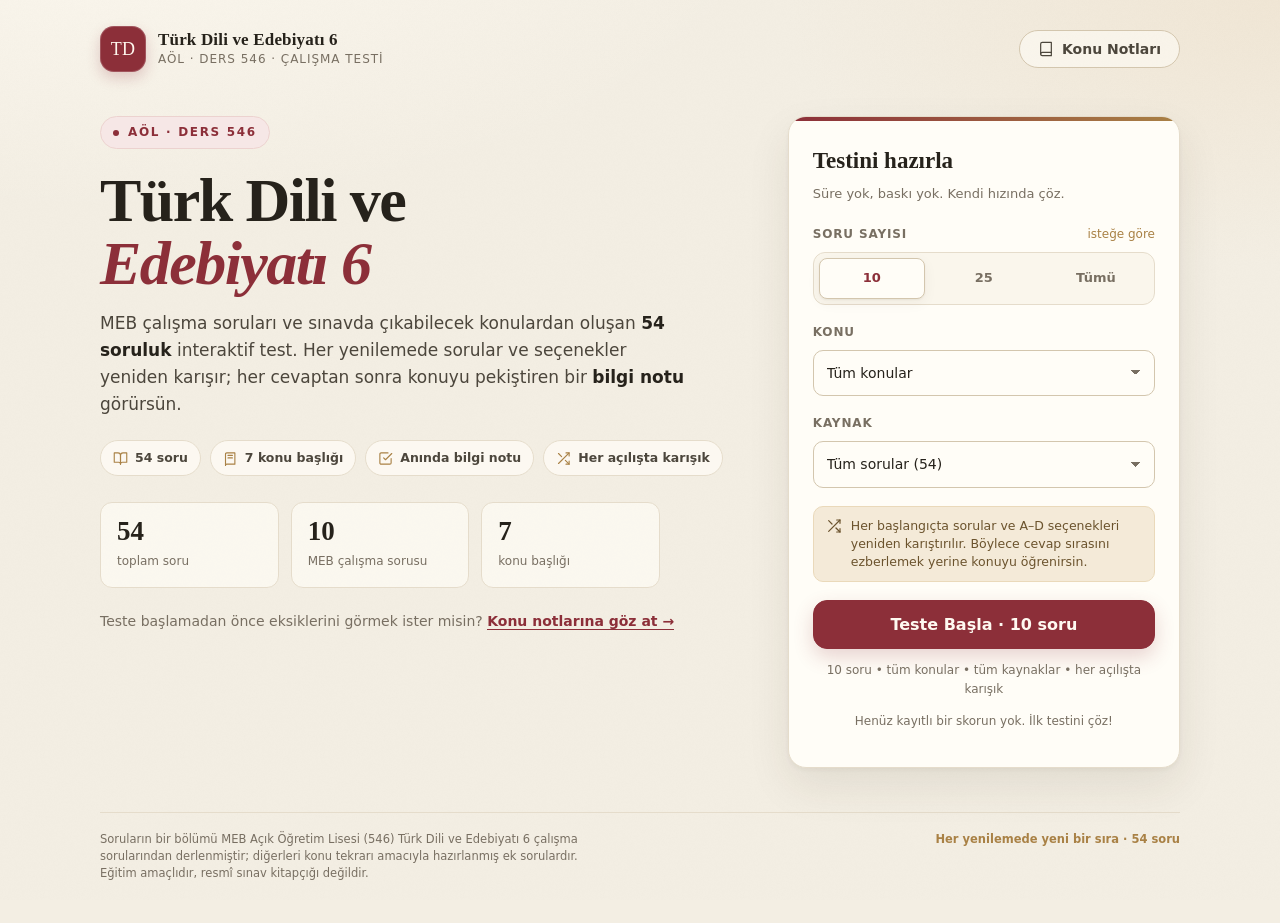
==== tde/index.html @ 42e500b7 "Add files via upload" ====
<!DOCTYPE html>
<html lang="tr">
<head>
  <meta charset="UTF-8">
  <meta name="viewport" content="width=device-width, initial-scale=1.0">
  <meta name="description" content="AÖL Türk Dili ve Edebiyatı 6 için MEB çalışma soruları ve konu tekrar sorularından oluşan, her açılışta karışan interaktif test.">
  <title>AÖL Türk Dili ve Edebiyatı 6 — Çalışma Testi</title>
  <link rel="icon" href="data:image/svg+xml,%3Csvg xmlns='http://www.w3.org/2000/svg' viewBox='0 0 64 64'%3E%3Crect width='64' height='64' rx='16' fill='%238c2f39'/%3E%3Ctext x='32' y='42' font-family='Georgia,serif' font-size='26' fill='%23fff8ef' text-anchor='middle'%3ETD%3C/text%3E%3C/svg%3E">
  <link rel="stylesheet" href="styles.css">
</head>
<body>
  <div class="shell">
    <header class="site-header">
      <div class="brand">
        <div class="brand-mark">TD</div>
        <div class="brand-text">
          <strong>Türk Dili ve Edebiyatı 6</strong>
          <span>AÖL · Ders 546 · Çalışma Testi</span>
        </div>
      </div>
      <div class="header-actions">
        <button class="btn btn-ghost" id="notesBtn" type="button" aria-label="Konu Notları" title="Konu Notları">
          <svg width="16" height="16" viewBox="0 0 24 24" fill="none" stroke="currentColor" stroke-width="1.8" stroke-linecap="round" stroke-linejoin="round" aria-hidden="true"><path d="M4 19.5A2.5 2.5 0 0 1 6.5 17H20"/><path d="M6.5 2H20v20H6.5A2.5 2.5 0 0 1 4 19.5v-15A2.5 2.5 0 0 1 6.5 2z"/></svg>
          <span class="btn-label">Konu Notları</span>
          <span class="btn-label-short">Notlar</span>
        </button>
      </div>
    </header>

    <main>
      <!-- ==================== BAŞLANGIÇ ==================== -->
      <section class="screen active" id="screen-start">
        <div class="hero">
          <div>
            <span class="eyebrow">AÖL · Ders 546</span>
            <h1 class="display">Türk Dili ve<br><em>Edebiyatı 6</em></h1>
            <p class="lead">
              MEB çalışma soruları ve sınavda çıkabilecek konulardan oluşan
              <strong>54 soruluk</strong> interaktif test. Her yenilemede sorular ve seçenekler
              yeniden karışır; her cevaptan sonra konuyu pekiştiren bir <strong>bilgi notu</strong> görürsün.
            </p>

            <div class="feature-row">
              <span class="chip">
                <svg viewBox="0 0 24 24" fill="none" stroke="currentColor" stroke-width="1.8" stroke-linecap="round" stroke-linejoin="round" aria-hidden="true"><path d="M2 3h6a4 4 0 0 1 4 4v14a3 3 0 0 0-3-3H2z"/><path d="M22 3h-6a4 4 0 0 0-4 4v14a3 3 0 0 1 3-3h7z"/></svg>
                54 soru
              </span>
              <span class="chip">
                <svg viewBox="0 0 24 24" fill="none" stroke="currentColor" stroke-width="1.8" stroke-linecap="round" stroke-linejoin="round" aria-hidden="true"><path d="M4 19.5V5a2 2 0 0 1 2-2h13v18H6a2 2 0 0 0-2 2z"/><path d="M8 7h7"/><path d="M8 11h7"/></svg>
                7 konu başlığı
              </span>
              <span class="chip">
                <svg viewBox="0 0 24 24" fill="none" stroke="currentColor" stroke-width="1.8" stroke-linecap="round" stroke-linejoin="round" aria-hidden="true"><path d="m9 11 3 3L22 4"/><path d="M21 12v7a2 2 0 0 1-2 2H5a2 2 0 0 1-2-2V5a2 2 0 0 1 2-2h11"/></svg>
                Anında bilgi notu
              </span>
              <span class="chip">
                <svg viewBox="0 0 24 24" fill="none" stroke="currentColor" stroke-width="1.8" stroke-linecap="round" stroke-linejoin="round" aria-hidden="true"><path d="M16 3h5v5"/><path d="M4 20 21 3"/><path d="M21 16v5h-5"/><path d="m15 15 6 6"/><path d="M4 4l5 5"/></svg>
                Her açılışta karışık
              </span>
            </div>

            <div class="hero-stats">
              <div class="stat"><b>54</b><span>toplam soru</span></div>
              <div class="stat"><b>10</b><span>MEB çalışma sorusu</span></div>
              <div class="stat"><b>7</b><span>konu başlığı</span></div>
            </div>

            <p style="margin:22px 0 0;font-size:14px;color:var(--muted);">
              Teste başlamadan önce eksiklerini görmek ister misin?
              <a href="#" id="notesFromStart" style="font-weight:700;text-decoration:none;border-bottom:1px solid currentColor;">Konu notlarına göz at →</a>
            </p>
          </div>

          <aside class="setup-card" aria-labelledby="setupTitle">
            <h2 id="setupTitle">Testini hazırla</h2>
            <p class="sub">Süre yok, baskı yok. Kendi hızında çöz.</p>

            <div class="field">
              <div class="field-label"><span>Soru sayısı</span><span class="hint">isteğe göre</span></div>
              <div class="seg" role="group" aria-label="Soru sayısı">
                <button type="button" class="seg-btn active" data-mode="10">10</button>
                <button type="button" class="seg-btn" data-mode="25">25</button>
                <button type="button" class="seg-btn" data-mode="all">Tümü</button>
              </div>
            </div>

            <div class="field">
              <label class="field-label" for="topicSelect"><span>Konu</span></label>
              <select id="topicSelect">
                <option value="all">Tüm konular</option>
              </select>
            </div>

            <div class="field">
              <label class="field-label" for="sourceSelect"><span>Kaynak</span></label>
              <select id="sourceSelect">
                <option value="all">Tüm sorular (54)</option>
                <option value="official">MEB çalışma soruları (10)</option>
                <option value="extra">Ek / muhtemel sorular (44)</option>
              </select>
            </div>

            <div class="shuffle-note">
              <svg viewBox="0 0 24 24" fill="none" stroke="currentColor" stroke-width="1.8" stroke-linecap="round" stroke-linejoin="round" aria-hidden="true"><path d="M16 3h5v5"/><path d="M4 20 21 3"/><path d="M21 16v5h-5"/><path d="m15 15 6 6"/><path d="M4 4l5 5"/></svg>
              <span>Her başlangıçta sorular ve A–D seçenekleri yeniden karıştırılır. Böylece cevap sırasını ezberlemek yerine konuyu öğrenirsin.</span>
            </div>

            <button class="btn btn-primary btn-lg btn-block" id="startBtn" type="button">Teste Başla · 10 soru</button>
            <p class="best-score" id="startHint">10 soru • tüm konular • karışık</p>
            <p class="best-score" id="bestScore">Henüz kayıtlı bir skorun yok. İlk testini çöz!</p>
          </aside>
        </div>
      </section>

      <!-- ==================== TEST ==================== -->
      <section class="screen" id="screen-quiz">
        <div class="quiz-wrap">
          <div class="quiz-top">
            <span class="quiz-progress-text">Soru <strong id="qCurrent">1</strong> / <span id="qTotal">10</span></span>
            <div class="progress-track" aria-hidden="true"><div class="progress-fill" id="progressFill"></div></div>
            <span class="score-live">
              <svg width="13" height="13" viewBox="0 0 24 24" fill="none" stroke="currentColor" stroke-width="2.2" stroke-linecap="round" stroke-linejoin="round" aria-hidden="true"><path d="m9 11 3 3L22 4"/><path d="M21 12v7a2 2 0 0 1-2 2H5a2 2 0 0 1-2-2V5a2 2 0 0 1 2-2h11"/></svg>
              <span id="liveScore">0</span> doğru
            </span>
            <button class="btn btn-ghost" id="quitBtn" type="button" style="padding:8px 13px;font-size:13px;">Çık</button>
          </div>

          <div class="quiz-card">
            <div class="question-meta" id="questionMeta"></div>
            <div class="question-text" id="questionBody"></div>
            <div class="options" id="options" role="group" aria-label="Cevap seçenekleri"></div>
            <div id="feedback" aria-live="polite"></div>
            <div class="quiz-footer">
              <span class="left-note" id="quizHint">Klavye: 1-4 ile seç, Enter ile ilerle</span>
              <button class="btn btn-primary" id="nextBtn" type="button" hidden>Sonraki Soru</button>
            </div>
          </div>
        </div>
      </section>

      <!-- ==================== SONUÇ ==================== -->
      <section class="screen" id="screen-result">
        <div class="result-wrap">
          <div class="result-hero">
            <div class="score-ring" id="scoreRing">
              <div class="score-ring-inner">
                <b id="resultPct">0%</b>
                <span id="resultFraction">0 / 0</span>
              </div>
            </div>
            <div class="result-copy">
              <h2 id="resultTitle">Sonuç</h2>
              <p id="resultMsg"></p>
              <div class="result-stats" id="resultStats"></div>
              <div class="result-actions">
                <button class="btn btn-primary" id="retryBtn" type="button">Yeniden Çöz</button>
                <button class="btn btn-gold" id="reviewWrongBtn" type="button">Yanlışları Çöz</button>
                <button class="btn btn-ghost" id="homeBtn" type="button">Ana Sayfa</button>
              </div>
              <p class="best-score" id="resultBest"></p>
            </div>
          </div>

          <div class="section-card">
            <h3>Konu karnesi</h3>
            <p class="section-sub">Hangi başlıkta güçlü, hangisinde tekrar gerekiyor?</p>
            <div id="topicBreakdown"></div>
          </div>

          <div class="section-card">
            <h3>Yanlışlarını gözden geçir</h3>
            <p class="section-sub">Soruya tıklayarak doğru cevabı ve bilgi notunu açabilirsin.</p>
            <div class="review-list" id="reviewList"></div>
          </div>
        </div>
      </section>

      <!-- ==================== KONU NOTLARI ==================== -->
      <section class="screen" id="screen-notes">
        <div class="notes-head">
          <div>
            <span class="eyebrow">Hızlı tekrar</span>
            <h2>Konu notları</h2>
            <p>Sınavda işine yarayacak temel bilgiler, kısa hatırlatmalar ve sık karıştırılan noktalar.</p>
          </div>
          <button class="btn btn-ghost" id="notesBackBtn" type="button">← Geri dön</button>
        </div>

        <div class="accordion">
          <div class="acc-item open">
            <button class="acc-head" type="button" aria-expanded="true">
              <span class="acc-icon">
                <svg viewBox="0 0 24 24" fill="none" stroke="currentColor" stroke-width="1.7" stroke-linecap="round" stroke-linejoin="round" aria-hidden="true"><path d="M2 3h6a4 4 0 0 1 4 4v14a3 3 0 0 0-3-3H2z"/><path d="M22 3h-6a4 4 0 0 0-4 4v14a3 3 0 0 1 3-3h7z"/></svg>
              </span>
              <span class="acc-title">Roman<small>Yapı unsurları, anlatıcı, türler ve Türk romanı</small></span>
              <span class="acc-chevron">▾</span>
            </button>
            <div class="acc-body">
              <p><strong>Yapı unsurları:</strong> olay, kişi, mekân, zaman ve çatışma. Romanın planı <span class="k">serim</span> – <span class="k">düğüm</span> – <span class="k">çözüm</span> bölümlerinden oluşur.</p>
              <ul>
                <li><strong>İlahi (hâkim) bakış açısı:</strong> Anlatıcı her şeyi bilir; kişilerin iç dünyasını, geçmişini ve geleceğini aktarabilir.</li>
                <li><strong>Gözlemci bakış açısı:</strong> Anlatıcı yalnızca gördüklerini ve duyduklarını aktarır; iç dünyayı bilmez.</li>
                <li><strong>Kahraman anlatıcı:</strong> Olayları yaşayan kişilerden biri anlatır; “ben” dili hâkimdir.</li>
              </ul>
              <p><strong>Türler:</strong> toplumsal, psikolojik, tarihî, polisiye, fantastik, bilim kurgu, otobiyografik roman...</p>
              <p><strong>İlkler:</strong> İlk Türkçe roman <em>Taaşşuk-ı Talat ve Fitnat</em> (Şemsettin Sami, 1872); ilk realist roman denemesi <em>Araba Sevdası</em> (Recaizâde Mahmut Ekrem); ilk psikolojik roman <em>Eylül</em> (Mehmet Rauf).</p>
              <div class="note">
                <strong>Cumhuriyet Dönemi:</strong> 1923–1950 arasında Kurtuluş Savaşı ve Anadolu (Yaban, Ateşten Gömlek, Çalıkuşu); 1950–1980 arasında köy, gecekondu, işçi ve göç sorunları (İnce Memed, Bereketli Topraklar Üzerinde, Devlet Ana); 1970–1980 arasında kadın sorunları, siyasi çatışmalar ve bireyin yalnızlığı öne çıkar.
              </div>
            </div>
          </div>

          <div class="acc-item">
            <button class="acc-head" type="button" aria-expanded="false">
              <span class="acc-icon">
                <svg viewBox="0 0 24 24" fill="none" stroke="currentColor" stroke-width="1.7" stroke-linecap="round" stroke-linejoin="round" aria-hidden="true"><path d="M3 3h18v14H3z"/><path d="M7 21h10"/><path d="M12 17v4"/><path d="m8 10 3 3 5-6"/></svg>
              </span>
              <span class="acc-title">Tiyatro<small>Türler, terimler ve Cumhuriyet Dönemi yazarları</small></span>
              <span class="acc-chevron">▾</span>
            </button>
            <div class="acc-body">
              <p>Tiyatro, sahnede oynanmak üzere yazılan ve sahne sanatlarıyla hayat bulan bir türdür. Metin, dekordan kostüme kadar pek çok unsurla birlikte seyirciye sunulur.</p>
              <table>
                <tr><th>Tür</th><th>Özellik</th></tr>
                <tr><td>Trajedi</td><td>Soylu kişiler, büyük acılar, korku ve acıma; üç birlik kuralı vardır.</td></tr>
                <tr><td>Komedi</td><td>Sıradan insanlar, gülmece, toplumun aksayan yönleri.</td></tr>
                <tr><td>Dram</td><td>Trajedi ile komediyi birleştirir; üç birlik kuralı yoktur.</td></tr>
              </table>
              <p><strong>Temel terimler:</strong> perde, sahne, dekor, kostüm, makyaj, ışık, suflör, replik, monolog, diyalog, tirat, jest, mimik, dramatik örgü, çatışma.</p>
              <p><strong>Türk tiyatrosunda ilkler:</strong> İlk yerli tiyatro <em>Şair Evlenmesi</em> (Şinasi); ilk sahnelenen tiyatro <em>Vatan Yahut Silistre</em> (Namık Kemal). Ahmet Vefik Paşa Molière'den uyarlamalar yapmıştır.</p>
              <div class="note"><strong>Cumhuriyet Dönemi yazarları:</strong> Necip Fazıl Kısakürek, Ahmet Kutsi Tecer, Melih Cevdet Anday, Haldun Taner, Turan Oflazoğlu, Orhan Asena, Güngör Dilmen, Turgut Özakman... Haldun Taner'in <em>Keşanlı Ali Destanı</em> epik tiyatronun önemli örneğidir.</div>
            </div>
          </div>

          <div class="acc-item">
            <button class="acc-head" type="button" aria-expanded="false">
              <span class="acc-icon">
                <svg viewBox="0 0 24 24" fill="none" stroke="currentColor" stroke-width="1.7" stroke-linecap="round" stroke-linejoin="round" aria-hidden="true"><path d="M12 3v18"/><path d="M5 8c2-3 5-3 7 0 2-3 5-3 7 0"/><path d="M5 16c2-3 5-3 7 0 2-3 5-3 7 0"/></svg>
              </span>
              <span class="acc-title">Şiir ve söz sanatları<small>Ölçü, nazım birimi, akımlar ve edebî sanatlar</small></span>
              <span class="acc-chevron">▾</span>
            </button>
            <div class="acc-body">
              <p><strong>Ölçü:</strong> hece ölçüsü, aruz ölçüsü, serbest ölçü. <strong>Nazım birimi:</strong> dize, beyit, dörtlük. <strong>Uyak:</strong> dize sonlarındaki ses benzerliği.</p>
              <table>
                <tr><th>Sanat</th><th>Kısa açıklama</th></tr>
                <tr><td>Teşbih</td><td>Benzetme; “gibi, kadar, sanki” gibi edatlarla yapılır.</td></tr>
                <tr><td>İstiare</td><td>Benzetmenin yalnızca bir yönüyle yapılması; “aslan gibi” yerine “aslan”.</td></tr>
                <tr><td>Teşhis</td><td>İnsan dışı varlıklara insan özelliği verme (kişileştirme).</td></tr>
                <tr><td>İntak</td><td>İnsan dışı varlıkları konuşturma.</td></tr>
                <tr><td>Mübalağa</td><td>Abartma; bir durumu olduğundan büyük veya küçük gösterme.</td></tr>
                <tr><td>Tezat</td><td>Karşıt kavramları bir arada kullanma.</td></tr>
                <tr><td>Kinaye</td><td>Bir sözü hem gerçek hem mecaz anlamıyla kullanma; iğneleme.</td></tr>
                <tr><td>Tekrir</td><td>Bir sözcük veya dizeyi tekrarlama.</td></tr>
              </table>
              <div class="note"><strong>Cumhuriyet şiiri:</strong> Beş Hececiler (Faruk Nafiz, Enis Behiç, Halit Fahri, Orhan Seyfi, Yusuf Ziya), Yedi Meşaleciler, Garip/Birinci Yeni (Orhan Veli, Oktay Rifat, Melih Cevdet), İkinci Yeni (Cemal Süreya, İlhan Berk, Turgut Uyar, Edip Cansever, Ece Ayhan), toplumcu gerçekçi şiir (Nazım Hikmet).</div>
            </div>
          </div>

          <div class="acc-item">
            <button class="acc-head" type="button" aria-expanded="false">
              <span class="acc-icon">
                <svg viewBox="0 0 24 24" fill="none" stroke="currentColor" stroke-width="1.7" stroke-linecap="round" stroke-linejoin="round" aria-hidden="true"><path d="M4 19.5A2.5 2.5 0 0 1 6.5 17H20"/><path d="M6.5 2H20v20H6.5A2.5 2.5 0 0 1 4 19.5v-15A2.5 2.5 0 0 1 6.5 2z"/><path d="M8 7h8"/><path d="M8 11h6"/></svg>
              </span>
              <span class="acc-title">Makale, eleştiri, mülakat<small>Bilgilendirici türler ve Tanzimat eleştirisi</small></span>
              <span class="acc-chevron">▾</span>
            </button>
            <div class="acc-body">
              <table>
                <tr><th>Tür</th><th>Özellik</th></tr>
                <tr><td>Makale</td><td>Bir görüşü kanıtlamak için yazılır; giriş, gelişme, sonuç; gazete ve dergilerde yayımlanır.</td></tr>
                <tr><td>Fıkra</td><td>Güncel bir konu üzerine yazarın kişisel görüşü; daha kısa ve serbest bir üslup.</td></tr>
                <tr><td>Eleştiri</td><td>Bir eserin değerini ve eksiklerini ölçütlere göre belirleme.</td></tr>
                <tr><td>Mülakat</td><td>Bir uzmanla soru-cevap biçiminde yapılan görüşme; sorular konuyu bütünüyle kapsamalıdır.</td></tr>
              </table>
              <p><strong>Tanzimat'ta eleştiri:</strong> Gazetelerin yaygınlaşmasıyla gelişti. Recaizâde Mahmut Ekrem <em>Takdir-i Elhan</em> ve <em>Zemzeme Mukaddimesi</em>'ni, Namık Kemal ise Ziya Paşa'nın <em>Harabat</em>'ına karşı <em>Tahrib-i Harabat</em>'ı yazdı.</p>
              <div class="note">Mülakat bilgi almak için yapılır; dil genellikle açık ve sadedir. Kurgusal anlatım roman ve hikâyenin özelliğidir.</div>
            </div>
          </div>

          <div class="acc-item">
            <button class="acc-head" type="button" aria-expanded="false">
              <span class="acc-icon">
                <svg viewBox="0 0 24 24" fill="none" stroke="currentColor" stroke-width="1.7" stroke-linecap="round" stroke-linejoin="round" aria-hidden="true"><path d="M12 20h9"/><path d="M16.5 3.5a2.1 2.1 0 0 1 3 3L7 19l-4 1 1-4z"/></svg>
              </span>
              <span class="acc-title">Anlatım bozuklukları<small>Sık sorulan hata türleri ve düzeltmeleri</small></span>
              <span class="acc-chevron">▾</span>
            </button>
            <div class="acc-body">
              <table>
                <tr><th>Bozukluk</th><th>Yanlış</th><th>Doğru</th></tr>
                <tr><td>Gereksiz sözcük</td><td>Yaklaşık üç ay kadar</td><td>Yaklaşık üç ay / üç ay kadar</td></tr>
                <tr><td>Yanlış anlamda sözcük</td><td>Üzgün bir haber</td><td>Üzücü bir haber</td></tr>
                <tr><td>Anlam belirsizliği</td><td>Onu çok sevdiğini söyledi.</td><td>Ali'yi çok sevdiğini söyledi.</td></tr>
                <tr><td>Mantık ve sıralama</td><td>Bitirdikten sonra okumaya başladı.</td><td>Okuduktan sonra bitirdi.</td></tr>
                <tr><td>Özne-yüklem uyumsuzluğu</td><td>Kuşlar uçuyorlar.</td><td>Kuşlar uçuyor.</td></tr>
              </table>
              <div class="note"><strong>İpucu:</strong> Cümleyi sadeleştirerek oku. Aynı anlamı veren iki söz varsa gereksiz sözcük; sözcük varlığa uymuyorsa yanlış anlam; sıralama bozuksa mantık hatası ara.</div>
            </div>
          </div>

          <div class="acc-item">
            <button class="acc-head" type="button" aria-expanded="false">
              <span class="acc-icon">
                <svg viewBox="0 0 24 24" fill="none" stroke="currentColor" stroke-width="1.7" stroke-linecap="round" stroke-linejoin="round" aria-hidden="true"><path d="M4 7V4h16v3"/><path d="M9 20h6"/><path d="M12 4v16"/></svg>
              </span>
              <span class="acc-title">Yazım ve noktalama<small>“ki”, “de/da”, büyük harf, kesme ve noktalama</small></span>
              <span class="acc-chevron">▾</span>
            </button>
            <div class="acc-body">
              <p><strong>“ki” yazımı:</strong> Bağlaç olan “ki” ayrı yazılır: <em>Anlıyorum ki...</em> Sıfat/ilgi eki olan “-ki” bitişiktir: <em>akşamki, yarınki</em>. “Belki, çünkü, hâlbuki, mademki, sanki, oysaki” kalıplaşmıştır, bitişik yazılır.</p>
              <p><strong>“de/da” yazımı:</strong> Bağlaç olan “de/da” ayrı yazılır ve cümleden çıkarıldığında anlam bozulmaz: <em>Sen de gel.</em> Bulunma eki olan “-de/-da” bitişiktir: <em>evde, bende</em>.</p>
              <p><strong>“mi” yazımı:</strong> Her zaman ayrı yazılır: <em>Gelir misin? Okudun mu?</em></p>
              <p><strong>Büyük harf:</strong> Dil, millet, ülke, şehir, kurum ve özel adlar büyük harfle başlar. Gün, ay ve mevsim adları küçük yazılır: <em>cuma günü, nisan ayı, ilkbahar</em>.</p>
              <p><strong>Kesme işareti:</strong> Özel adlara, kısaltmalara ve rakamlara gelen ekleri ayırır: <em>Ankara'ya, MEB'in, 1985'te</em>. Dil adlarına gelen eklerde kullanılmaz: <em>Türkçenin</em>.</p>
              <table>
                <tr><th>İşaret</th><th>Kullanım</th></tr>
                <tr><td>Nokta</td><td>Tamamlanmış cümlelerin sonunda.</td></tr>
                <tr><td>Virgül</td><td>Eş görevli sözcükler, sıralı cümleler, seslenmeler.</td></tr>
                <tr><td>Noktalı virgül</td><td>Anlamca ayrılan grupları ve virgülle ayrılmış sıralamaları ayırır.</td></tr>
                <tr><td>İki nokta</td><td>Açıklama, örnek veya alıntıdan önce.</td></tr>
                <tr><td>Üç nokta</td><td>Bitmemiş cümle, eksiltili anlatım, sıralamanın sürmesi.</td></tr>
                <tr><td>Soru işareti</td><td>Soru cümlelerinin sonunda.</td></tr>
                <tr><td>Ünlem</td><td>Sevinç, korku, kızma gibi duyguların sonunda.</td></tr>
                <tr><td>Tırnak</td><td>Alıntılar ve eser adları için.</td></tr>
                <tr><td>Yay ayraç</td><td>Açıklamalar ve sahne yönergeleri için.</td></tr>
              </table>
            </div>
          </div>

          <div class="acc-item">
            <button class="acc-head" type="button" aria-expanded="false">
              <span class="acc-icon">
                <svg viewBox="0 0 24 24" fill="none" stroke="currentColor" stroke-width="1.7" stroke-linecap="round" stroke-linejoin="round" aria-hidden="true"><circle cx="12" cy="12" r="9"/><path d="M12 7v5l3 2"/></svg>
              </span>
              <span class="acc-title">Edebî dönemler<small>Tanzimat'tan Cumhuriyet'e kronoloji</small></span>
              <span class="acc-chevron">▾</span>
            </button>
            <div class="acc-body">
              <table>
                <tr><th>Dönem</th><th>Yıllar</th><th>Öne çıkanlar</th></tr>
                <tr><td>Tanzimat</td><td>1860–1896</td><td>Gazete, makale, eleştiri, tiyatro; sadeleşme; ilk yerli roman ve tiyatro.</td></tr>
                <tr><td>Servetifünun</td><td>1896–1901</td><td>Sanat sanat içindir; ağır dil; sembolizm, parnasizm; serbest müstezat.</td></tr>
                <tr><td>Fecriati</td><td>1909–1912</td><td>Servetifünun'u sürdürme; gençlik ve yenilik arayışı.</td></tr>
                <tr><td>Millî Edebiyat</td><td>1911–1923</td><td>Sade Türkçe, hece ölçüsü, Anadolu ve millî değerler.</td></tr>
                <tr><td>Cumhuriyet</td><td>1923–...</td><td>Kurtuluş Savaşı, Anadolu, toplumsal değişim, birey; çok sayıda yeni akım.</td></tr>
              </table>
              <div class="note"><strong>Kronoloji ipucu:</strong> Tanzimat → Servetifünun → Fecriati → Millî Edebiyat → Cumhuriyet. Siyasi Tanzimat 1839, edebî Tanzimat 1860'tır.</div>
            </div>
          </div>
        </div>
      </section>
    </main>

    <footer class="site-footer">
      <p>Soruların bir bölümü MEB Açık Öğretim Lisesi (546) Türk Dili ve Edebiyatı 6 çalışma sorularından derlenmiştir; diğerleri konu tekrarı amacıyla hazırlanmış ek sorulardır. Eğitim amaçlıdır, resmî sınav kitapçığı değildir.</p>
      <p class="credit">Her yenilemede yeni bir sıra · 54 soru</p>
    </footer>
  </div>

  <div class="toast" id="toast" role="status" aria-live="polite"></div>

  <script src="questions.js"></script>
  <script src="app.js"></script>
</body>
</html>
---- tde/styles.css ----
/* AÖL Türk Dili ve Edebiyatı 6 — Çalışma Testi */
:root {
  --bg: #f3eee3;
  --paper: #fffdf7;
  --paper-2: #faf6ec;
  --ink: #26221b;
  --ink-soft: #4c463c;
  --muted: #786f62;
  --line: #e5dccb;
  --line-strong: #d3c6ae;
  --accent: #8c2f39;
  --accent-dark: #6d2029;
  --accent-soft: #f6e7e6;
  --gold: #a98145;
  --gold-soft: #f4ead8;
  --green: #2e6a53;
  --green-bg: #e9f3ed;
  --red: #a33a32;
  --red-bg: #f9e9e6;
  --blue: #3c5a78;
  --shadow-sm: 0 1px 2px rgba(60, 45, 20, .06), 0 4px 14px rgba(60, 45, 20, .05);
  --shadow-md: 0 2px 4px rgba(60, 45, 20, .05), 0 18px 44px rgba(60, 45, 20, .09);
  --radius: 18px;
  --radius-sm: 12px;
  --serif: "Iowan Old Style", "Palatino Linotype", "Book Antiqua", Palatino, Georgia, serif;
  --sans: "Segoe UI", system-ui, -apple-system, BlinkMacSystemFont, "Helvetica Neue", Arial, sans-serif;
}

* { box-sizing: border-box; }

html { scroll-behavior: smooth; }

body {
  margin: 0;
  background:
    radial-gradient(1100px 500px at 8% -10%, #fbf7ee 0%, transparent 60%),
    radial-gradient(900px 480px at 100% 0%, #f0e6d5 0%, transparent 55%),
    var(--bg);
  color: var(--ink);
  font-family: var(--sans);
  font-size: 16px;
  line-height: 1.6;
  min-height: 100vh;
  -webkit-font-smoothing: antialiased;
}

body::before {
  content: "";
  position: fixed;
  inset: 0;
  pointer-events: none;
  opacity: .35;
  background-image: url("data:image/svg+xml,%3Csvg xmlns='http://www.w3.org/2000/svg' width='140' height='140'%3E%3Cfilter id='n'%3E%3CfeTurbulence type='fractalNoise' baseFrequency='.85' numOctaves='2' stitchTiles='stitch'/%3E%3CfeColorMatrix type='saturate' values='0'/%3E%3C/filter%3E%3Crect width='140' height='140' filter='url(%23n)' opacity='.05'/%3E%3C/svg%3E");
  z-index: 0;
}

button, select, input { font: inherit; }
button { cursor: pointer; }
a { color: var(--accent); }
[hidden] { display: none !important; }

.shell {
  position: relative;
  z-index: 1;
  width: min(1080px, calc(100% - 40px));
  margin: 0 auto;
  padding: 26px 0 40px;
}

/* ---------- Header ---------- */
.site-header {
  display: flex;
  align-items: center;
  justify-content: space-between;
  gap: 16px;
  padding-bottom: 22px;
}

.brand {
  display: flex;
  align-items: center;
  gap: 12px;
  min-width: 0;
}

.brand-mark {
  width: 46px;
  height: 46px;
  border-radius: 14px;
  display: grid;
  place-items: center;
  background: var(--accent);
  color: #fff8ef;
  font-family: var(--serif);
  font-size: 18px;
  letter-spacing: .02em;
  box-shadow: inset 0 0 0 1px rgba(255,255,255,.18), 0 6px 14px rgba(140, 47, 57, .22);
  flex: 0 0 auto;
}

.brand-text { min-width: 0; }
.brand-text strong {
  display: block;
  font-family: var(--serif);
  font-size: 17px;
  line-height: 1.25;
  letter-spacing: .01em;
}
.brand-text span {
  display: block;
  font-size: 12px;
  color: var(--muted);
  letter-spacing: .08em;
  text-transform: uppercase;
}

.header-actions { display: flex; align-items: center; gap: 10px; flex: 0 0 auto; }

.btn {
  border: 1px solid transparent;
  border-radius: 999px;
  padding: 10px 18px;
  font-size: 14px;
  font-weight: 600;
  line-height: 1.2;
  display: inline-flex;
  align-items: center;
  justify-content: center;
  gap: 8px;
  transition: transform .16s ease, background .16s ease, border-color .16s ease, box-shadow .16s ease;
  text-decoration: none;
}
.btn:active { transform: translateY(1px); }
.btn:focus-visible, .option:focus-visible, .seg-btn:focus-visible, .acc-head:focus-visible, select:focus-visible {
  outline: 3px solid rgba(169, 129, 69, .45);
  outline-offset: 2px;
}
.btn-primary {
  background: var(--accent);
  color: #fff9f1;
  border-color: var(--accent);
  box-shadow: 0 8px 20px rgba(140, 47, 57, .20);
}
.btn-primary:hover { background: var(--accent-dark); border-color: var(--accent-dark); }
.btn-ghost {
  background: rgba(255, 253, 247, .55);
  border-color: var(--line-strong);
  color: var(--ink-soft);
}
.btn-ghost:hover { background: var(--paper); border-color: var(--gold); }
.btn-gold {
  background: #856029;
  border-color: #856029;
  color: #fffaf0;
}
.btn-gold:hover { filter: brightness(.94); }
.btn-lg { padding: 14px 24px; font-size: 16px; border-radius: 14px; }
.btn-block { width: 100%; }
.btn-label-short { display: none; }
.btn[disabled] { opacity: .45; cursor: not-allowed; transform: none; }

/* ---------- Screens ---------- */
.screen { display: none; animation: fadeUp .35s ease both; }
.screen.active { display: block; }
@keyframes fadeUp {
  from { opacity: 0; transform: translateY(8px); }
  to { opacity: 1; transform: translateY(0); }
}

/* ---------- Start / hero ---------- */
.hero {
  display: grid;
  grid-template-columns: minmax(0, 1.25fr) minmax(300px, .75fr);
  gap: 34px;
  align-items: start;
  padding: 22px 0 10px;
}

.eyebrow {
  display: inline-flex;
  align-items: center;
  gap: 9px;
  font-size: 12px;
  font-weight: 700;
  letter-spacing: .14em;
  text-transform: uppercase;
  color: var(--accent);
  background: var(--accent-soft);
  border: 1px solid #ecd2cf;
  border-radius: 999px;
  padding: 6px 12px;
}
.eyebrow::before {
  content: "";
  width: 6px; height: 6px; border-radius: 50%;
  background: var(--accent);
}

h1.display {
  font-family: var(--serif);
  font-weight: 600;
  font-size: clamp(38px, 6vw, 62px);
  line-height: 1.02;
  letter-spacing: -.025em;
  margin: 20px 0 14px;
}
h1.display em {
  font-style: italic;
  color: var(--accent);
}
.lead {
  font-size: 17px;
  color: var(--ink-soft);
  max-width: 54ch;
  margin: 0 0 22px;
}
.lead strong { color: var(--ink); }

.feature-row {
  display: flex;
  flex-wrap: wrap;
  gap: 9px;
  margin-bottom: 26px;
}
.chip {
  display: inline-flex;
  align-items: center;
  gap: 7px;
  background: rgba(255, 253, 247, .72);
  border: 1px solid var(--line);
  color: var(--ink-soft);
  border-radius: 999px;
  padding: 7px 12px;
  font-size: 12.5px;
  font-weight: 600;
}
.chip svg { width: 15px; height: 15px; color: var(--gold); flex: 0 0 auto; }

.hero-stats {
  display: grid;
  grid-template-columns: repeat(3, 1fr);
  gap: 12px;
  max-width: 560px;
}
.stat {
  background: rgba(255, 253, 247, .62);
  border: 1px solid var(--line);
  border-radius: var(--radius-sm);
  padding: 14px 16px;
}
.stat b {
  display: block;
  font-family: var(--serif);
  font-size: 27px;
  line-height: 1.1;
  font-weight: 600;
}
.stat span { font-size: 12px; color: var(--muted); }

/* Setup card */
.setup-card {
  background: var(--paper);
  border: 1px solid var(--line);
  border-radius: var(--radius);
  box-shadow: var(--shadow-md);
  padding: 24px;
  position: relative;
  overflow: hidden;
}
.setup-card::before {
  content: "";
  position: absolute;
  inset: 0 0 auto;
  height: 4px;
  background: linear-gradient(90deg, var(--accent), var(--gold));
}
.setup-card h2 {
  font-family: var(--serif);
  font-size: 23px;
  font-weight: 600;
  margin: 2px 0 4px;
}
.setup-card .sub { font-size: 13px; color: var(--muted); margin: 0 0 20px; }

.field { margin-bottom: 18px; }
.field-label {
  display: flex;
  align-items: center;
  justify-content: space-between;
  gap: 8px;
  font-size: 12px;
  font-weight: 700;
  letter-spacing: .07em;
  text-transform: uppercase;
  color: var(--muted);
  margin-bottom: 8px;
}
.field-label .hint { font-weight: 500; letter-spacing: 0; text-transform: none; font-size: 12px; color: var(--gold); }

.seg {
  display: grid;
  grid-template-columns: repeat(3, 1fr);
  gap: 6px;
  background: var(--paper-2);
  border: 1px solid var(--line);
  border-radius: 12px;
  padding: 5px;
}
.seg-btn {
  border: 1px solid transparent;
  background: transparent;
  border-radius: 8px;
  padding: 9px 6px;
  font-size: 13px;
  font-weight: 600;
  color: var(--muted);
  text-align: center;
  transition: .15s ease;
}
.seg-btn:hover { color: var(--ink); }
.seg-btn.active {
  background: var(--paper);
  border-color: var(--line-strong);
  color: var(--accent);
  box-shadow: var(--shadow-sm);
}

select {
  width: 100%;
  appearance: none;
  -webkit-appearance: none;
  background:
    linear-gradient(45deg, transparent 50%, var(--muted) 50%) calc(100% - 19px) 50% / 5px 5px no-repeat,
    linear-gradient(135deg, var(--muted) 50%, transparent 50%) calc(100% - 14px) 50% / 5px 5px no-repeat,
    var(--paper);
  border: 1px solid var(--line-strong);
  border-radius: 10px;
  padding: 11px 38px 11px 13px;
  color: var(--ink);
  font-size: 14px;
  font-weight: 500;
}
select:hover { border-color: var(--gold); }

.shuffle-note {
  display: flex;
  gap: 9px;
  align-items: flex-start;
  background: var(--gold-soft);
  border: 1px solid #ead9ba;
  border-radius: 10px;
  padding: 10px 12px;
  font-size: 12.5px;
  color: #6b532d;
  line-height: 1.45;
  margin: 4px 0 18px;
}
.shuffle-note svg { width: 16px; height: 16px; flex: 0 0 auto; margin-top: 1px; }

.best-score {
  text-align: center;
  font-size: 12px;
  color: var(--muted);
  margin-top: 12px;
  min-height: 18px;
}
.best-score strong { color: var(--accent); }

/* ---------- Quiz ---------- */
.quiz-wrap { max-width: 820px; margin: 12px auto 0; }

.quiz-top {
  display: flex;
  align-items: center;
  gap: 14px;
  margin-bottom: 18px;
}
.quiz-progress-text {
  font-size: 12.5px;
  font-weight: 700;
  letter-spacing: .04em;
  color: var(--muted);
  white-space: nowrap;
}
.quiz-progress-text strong { color: var(--ink); font-size: 15px; }
.progress-track {
  flex: 1;
  height: 8px;
  background: #e7ddcc;
  border-radius: 99px;
  overflow: hidden;
}
.progress-fill {
  height: 100%;
  width: 0%;
  border-radius: 99px;
  background: linear-gradient(90deg, var(--accent), var(--gold));
  transition: width .35s ease;
}
.score-live {
  display: inline-flex;
  align-items: center;
  gap: 6px;
  font-size: 12.5px;
  font-weight: 700;
  color: var(--green);
  background: var(--green-bg);
  border: 1px solid #cfe5d8;
  padding: 5px 10px;
  border-radius: 999px;
  white-space: nowrap;
}

.quiz-card {
  background: var(--paper);
  border: 1px solid var(--line);
  border-radius: var(--radius);
  box-shadow: var(--shadow-md);
  padding: clamp(20px, 4vw, 34px);
  position: relative;
}
.question-meta {
  display: flex;
  flex-wrap: wrap;
  align-items: center;
  gap: 7px;
  margin-bottom: 16px;
}
.badge {
  display: inline-flex;
  align-items: center;
  gap: 5px;
  font-size: 11px;
  font-weight: 700;
  letter-spacing: .05em;
  text-transform: uppercase;
  padding: 4px 9px;
  border-radius: 999px;
  border: 1px solid transparent;
}
.badge-topic { background: var(--accent-soft); color: var(--accent-dark); border-color: #ecd2cf; }
.badge-official { background: var(--gold-soft); color: #77572a; border-color: #e8d7b8; }
.badge-extra { background: #eef1f4; color: var(--blue); border-color: #dde4ea; }

.question-text {
  font-family: var(--serif);
  font-size: clamp(20px, 2.6vw, 25px);
  line-height: 1.44;
  font-weight: 600;
  letter-spacing: -.005em;
  margin: 0 0 22px;
  white-space: pre-line;
}
.question-text .passage {
  display: block;
  font-family: var(--sans);
  font-size: 15.5px;
  font-weight: 400;
  line-height: 1.7;
  color: var(--ink-soft);
  background: var(--paper-2);
  border-left: 3px solid var(--gold);
  border-radius: 0 10px 10px 0;
  padding: 16px 18px;
  margin-bottom: 20px;
  white-space: pre-line;
}

.options { display: grid; gap: 10px; }
.option {
  display: flex;
  align-items: flex-start;
  gap: 13px;
  width: 100%;
  text-align: left;
  background: var(--paper);
  border: 1px solid var(--line-strong);
  border-radius: 12px;
  padding: 13px 15px;
  color: var(--ink);
  font-size: 15px;
  line-height: 1.5;
  transition: border-color .15s ease, background .15s ease, transform .15s ease;
}
.option:hover:not(.disabled) { border-color: var(--gold); background: #fffcf4; transform: translateX(2px); }
.option-letter {
  flex: 0 0 auto;
  width: 28px;
  height: 28px;
  border-radius: 8px;
  display: grid;
  place-items: center;
  background: var(--paper-2);
  border: 1px solid var(--line);
  font-size: 12.5px;
  font-weight: 800;
  color: var(--muted);
  margin-top: 1px;
  transition: .15s ease;
}
.option-text { flex: 1; }
.option.selected { border-color: var(--gold); background: #fffaf0; }
.option.correct {
  border-color: #8cbfa5;
  background: var(--green-bg);
}
.option.correct .option-letter { background: var(--green); border-color: var(--green); color: #fff; }
.option.wrong {
  border-color: #d9a19b;
  background: var(--red-bg);
}
.option.wrong .option-letter { background: var(--red); border-color: var(--red); color: #fff; }
.option.disabled { cursor: default; }
.option.dim { opacity: .62; }

.option.correct::after,
.option.wrong::after {
  font-weight: 800;
  font-size: 15px;
  margin-left: auto;
  align-self: center;
  flex: 0 0 auto;
}
.option.correct::after { content: "✓"; color: var(--green); }
.option.wrong::after { content: "✕"; color: var(--red); }

.feedback {
  margin-top: 20px;
  border-radius: 14px;
  border: 1px solid;
  padding: 18px;
  animation: fadeUp .25s ease both;
}
.feedback.correct-box { background: var(--green-bg); border-color: #c4dfd1; }
.feedback.wrong-box { background: var(--red-bg); border-color: #ebc6c1; }
.feedback-head {
  display: flex;
  align-items: center;
  gap: 8px;
  font-weight: 800;
  font-size: 14.5px;
  margin-bottom: 8px;
}
.feedback.correct-box .feedback-head { color: var(--green); }
.feedback.wrong-box .feedback-head { color: var(--red); }
.feedback-head svg { width: 18px; height: 18px; }
.feedback p { margin: 0 0 8px; font-size: 14px; line-height: 1.65; color: var(--ink-soft); }
.feedback .answer-line { font-weight: 700; color: var(--ink); }
.tip-box {
  margin-top: 12px;
  background: rgba(255, 253, 247, .66);
  border: 1px dashed var(--line-strong);
  border-radius: 10px;
  padding: 11px 13px;
  font-size: 13px;
  line-height: 1.6;
  color: var(--ink-soft);
}
.tip-box b {
  display: inline-flex;
  align-items: center;
  gap: 5px;
  color: var(--gold);
  font-size: 11.5px;
  letter-spacing: .06em;
  text-transform: uppercase;
  margin-bottom: 3px;
}
.tip-box span { display: block; }
.note-link {
  margin-top: 12px;
  background: none;
  border: 0;
  padding: 0;
  color: var(--accent);
  font-size: 13px;
  font-weight: 700;
  text-decoration: underline;
  text-underline-offset: 3px;
}
.note-link:hover { color: var(--accent-dark); }

.quiz-footer {
  display: flex;
  align-items: center;
  justify-content: space-between;
  gap: 12px;
  margin-top: 20px;
}
.quiz-footer .left-note { font-size: 12px; color: var(--muted); }
.quiz-footer .btn { margin-left: auto; }

/* ---------- Result ---------- */
.result-wrap { max-width: 860px; margin: 6px auto 0; }
.result-hero {
  background: var(--paper);
  border: 1px solid var(--line);
  border-radius: var(--radius);
  box-shadow: var(--shadow-md);
  padding: clamp(24px, 4vw, 38px);
  display: grid;
  grid-template-columns: auto minmax(0, 1fr);
  gap: 30px;
  align-items: center;
  position: relative;
  overflow: hidden;
}
.result-hero::before {
  content: "";
  position: absolute;
  inset: 0 0 auto;
  height: 4px;
  background: linear-gradient(90deg, var(--accent), var(--gold));
}
.score-ring {
  --pct: 0;
  --ring-color: var(--accent);
  width: 168px;
  height: 168px;
  border-radius: 50%;
  background: conic-gradient(var(--ring-color) calc(var(--pct) * 1%), #ece2d1 0);
  display: grid;
  place-items: center;
  position: relative;
  flex: 0 0 auto;
}
.score-ring::before {
  content: "";
  position: absolute;
  inset: 12px;
  background: var(--paper);
  border-radius: 50%;
  box-shadow: inset 0 0 0 1px var(--line);
}
.score-ring-inner { position: relative; text-align: center; }
.score-ring-inner b {
  display: block;
  font-family: var(--serif);
  font-size: 44px;
  line-height: 1;
  font-weight: 600;
}
.score-ring-inner span { font-size: 12px; color: var(--muted); font-weight: 600; }
.result-copy h2 {
  font-family: var(--serif);
  font-size: clamp(26px, 3.4vw, 36px);
  font-weight: 600;
  line-height: 1.15;
  margin: 0 0 8px;
}
.result-copy p { margin: 0 0 16px; color: var(--ink-soft); font-size: 14.5px; }
.result-stats { display: flex; flex-wrap: wrap; gap: 8px; }
.mini-stat {
  display: inline-flex;
  align-items: center;
  gap: 7px;
  border: 1px solid var(--line);
  border-radius: 999px;
  padding: 6px 12px;
  font-size: 12.5px;
  font-weight: 700;
  color: var(--ink-soft);
  background: var(--paper-2);
}
.mini-stat i { width: 8px; height: 8px; border-radius: 50%; display: inline-block; }
.mini-stat.ok i { background: var(--green); }
.mini-stat.nok i { background: var(--red); }
.mini-stat.pct i { background: var(--gold); }

.result-actions {
  display: flex;
  flex-wrap: wrap;
  gap: 10px;
  margin-top: 20px;
}

.section-card {
  background: var(--paper);
  border: 1px solid var(--line);
  border-radius: var(--radius);
  box-shadow: var(--shadow-sm);
  padding: 24px;
  margin-top: 18px;
}
.section-card h3 {
  font-family: var(--serif);
  font-size: 21px;
  font-weight: 600;
  margin: 0 0 4px;
}
.section-card .section-sub { font-size: 13px; color: var(--muted); margin: 0 0 18px; }

.topic-row { margin-bottom: 14px; }
.topic-row:last-child { margin-bottom: 0; }
.topic-row-top {
  display: flex;
  justify-content: space-between;
  gap: 10px;
  font-size: 13px;
  margin-bottom: 5px;
}
.topic-row-top b { font-weight: 700; }
.topic-row-top span { color: var(--muted); font-size: 12px; }
.topic-bar {
  height: 8px;
  background: #eee5d6;
  border-radius: 99px;
  overflow: hidden;
}
.topic-bar i {
  display: block;
  height: 100%;
  border-radius: 99px;
  background: linear-gradient(90deg, var(--green), #6fa98d);
  transition: width .5s ease;
}

.review-list { display: grid; gap: 10px; }
.review-item {
  border: 1px solid var(--line);
  border-radius: 12px;
  background: var(--paper-2);
  overflow: hidden;
}
.review-item summary {
  cursor: pointer;
  list-style: none;
  display: flex;
  align-items: flex-start;
  gap: 11px;
  padding: 13px 15px;
  font-size: 14px;
  font-weight: 600;
  line-height: 1.5;
}
.review-item summary::-webkit-details-marker { display: none; }
.review-item summary .q-no {
  flex: 0 0 auto;
  width: 24px; height: 24px;
  border-radius: 7px;
  background: var(--red-bg);
  color: var(--red);
  border: 1px solid #ebc6c1;
  display: grid;
  place-items: center;
  font-size: 11.5px;
  font-weight: 800;
  margin-top: 1px;
}
.review-item summary::after {
  content: "+";
  margin-left: auto;
  color: var(--muted);
  font-weight: 700;
  font-size: 18px;
  line-height: 1;
  padding-left: 8px;
}
.review-item[open] summary::after { content: "−"; }
.review-body { padding: 0 15px 15px 50px; font-size: 13.5px; color: var(--ink-soft); }
.review-body p { margin: 0 0 7px; }
.review-body .review-passage {
  font-size: 12.5px;
  color: var(--muted);
  background: var(--paper);
  border-left: 3px solid var(--line-strong);
  border-radius: 0 7px 7px 0;
  padding: 8px 10px;
  white-space: pre-line;
}
.review-body .ans { color: var(--green); font-weight: 700; }
.review-body .your { color: var(--red); font-weight: 700; }

/* ---------- Notes ---------- */
.notes-head {
  display: flex;
  align-items: flex-start;
  justify-content: space-between;
  gap: 16px;
  margin: 8px 0 20px;
}
.notes-head h2 {
  font-family: var(--serif);
  font-size: clamp(28px, 4vw, 40px);
  font-weight: 600;
  line-height: 1.1;
  margin: 0 0 6px;
}
.notes-head p { margin: 0; color: var(--muted); font-size: 14px; max-width: 60ch; }

.accordion { display: grid; gap: 10px; }
.acc-item {
  background: var(--paper);
  border: 1px solid var(--line);
  border-radius: 14px;
  overflow: hidden;
  box-shadow: var(--shadow-sm);
}
.acc-head {
  width: 100%;
  display: flex;
  align-items: center;
  gap: 12px;
  background: transparent;
  border: 0;
  text-align: left;
  padding: 17px 18px;
  color: var(--ink);
}
.acc-icon {
  flex: 0 0 auto;
  width: 34px; height: 34px;
  border-radius: 10px;
  background: var(--accent-soft);
  color: var(--accent);
  display: grid;
  place-items: center;
}
.acc-icon svg { width: 18px; height: 18px; }
.acc-title {
  flex: 1;
  font-family: var(--serif);
  font-size: 18px;
  font-weight: 600;
}
.acc-title small { display: block; font-family: var(--sans); font-size: 11.5px; color: var(--muted); font-weight: 500; margin-top: 1px; }
.acc-chevron { color: var(--muted); transition: transform .2s ease; flex: 0 0 auto; }
.acc-item.open .acc-chevron { transform: rotate(180deg); }
.acc-body {
  display: none;
  padding: 0 18px 20px 64px;
  font-size: 14px;
  color: var(--ink-soft);
  line-height: 1.7;
}
.acc-item.open .acc-body { display: block; animation: fadeUp .22s ease both; }
.acc-body p { margin: 0 0 10px; }
.acc-body ul { margin: 0 0 10px; padding-left: 19px; }
.acc-body li { margin-bottom: 5px; }
.acc-body .k {
  background: #fbf1dc;
  border: 1px solid #ead9ba;
  border-radius: 5px;
  padding: 1px 5px;
  font-size: 12.5px;
  font-weight: 600;
  color: #6b532d;
  white-space: nowrap;
}
.acc-body .note {
  background: var(--paper-2);
  border-left: 3px solid var(--gold);
  border-radius: 0 8px 8px 0;
  padding: 10px 13px;
  font-size: 13px;
}
.acc-body table { width: 100%; border-collapse: collapse; margin: 4px 0 10px; font-size: 13px; }
.acc-body th, .acc-body td { border: 1px solid var(--line); padding: 7px 9px; text-align: left; vertical-align: top; }
.acc-body th { background: var(--paper-2); font-size: 12px; }

/* ---------- Footer ---------- */
.site-footer {
  margin-top: 34px;
  padding-top: 18px;
  border-top: 1px solid var(--line);
  display: flex;
  flex-wrap: wrap;
  justify-content: space-between;
  gap: 10px;
  font-size: 11.5px;
  color: var(--muted);
  line-height: 1.5;
}
.site-footer p { margin: 0; max-width: 70ch; }
.site-footer .credit { color: var(--gold); font-weight: 600; }

/* ---------- Toast ---------- */
.toast {
  position: fixed;
  left: 50%;
  bottom: 24px;
  transform: translate(-50%, 16px);
  background: var(--ink);
  color: #fff9ef;
  font-size: 13px;
  font-weight: 600;
  border-radius: 999px;
  padding: 10px 18px;
  box-shadow: 0 12px 30px rgba(0,0,0,.18);
  opacity: 0;
  pointer-events: none;
  transition: .25s ease;
  z-index: 50;
}
.toast.show { opacity: 1; transform: translate(-50%, 0); }

/* ---------- Responsive ---------- */
@media (max-width: 860px) {
  .hero { grid-template-columns: 1fr; gap: 24px; }
  .setup-card { max-width: 560px; }
  .result-hero { grid-template-columns: 1fr; justify-items: center; text-align: center; }
  .result-stats, .result-actions { justify-content: center; }
  .result-copy p { margin-left: auto; margin-right: auto; }
}
@media (max-width: 600px) {
  .shell { width: min(100% - 24px, 1080px); padding-top: 16px; }
  .site-header { padding-bottom: 16px; gap: 10px; }
  .brand-text strong { font-size: 15px; }
  .brand-text span { font-size: 10.5px; }
  .header-actions .btn { width: auto; height: 42px; padding: 0 12px; border-radius: 999px; }
  .header-actions .btn-label { display: none; }
  .header-actions .btn-label-short { display: inline; }
  .hero { padding-top: 8px; }
  h1.display { font-size: 40px; }
  .lead { font-size: 15.5px; }
  .hero-stats { grid-template-columns: 1fr 1fr 1fr; gap: 8px; }
  .stat { padding: 11px 10px; }
  .stat b { font-size: 21px; }
  .stat span { font-size: 10.5px; line-height: 1.3; display: block; }
  .setup-card { padding: 20px; }
  .quiz-top { flex-wrap: wrap; gap: 9px; }
  .progress-track { order: 3; flex-basis: 100%; }
  .quiz-card { padding: 18px 16px; border-radius: 14px; }
  .option { padding: 12px; font-size: 14.5px; }
  .feedback { padding: 14px; }
  .quiz-footer { flex-wrap: wrap; }
  .quiz-footer .left-note { display: none; }
  .quiz-footer .btn { width: 100%; }
  .result-hero { padding: 24px 18px; }
  .score-ring { width: 142px; height: 142px; }
  .score-ring-inner b { font-size: 37px; }
  .section-card { padding: 18px 16px; }
  .acc-body { padding-left: 18px; }
  .notes-head { flex-direction: column; }
  .review-body { padding-left: 15px; }
}

@media (prefers-reduced-motion: reduce) {
  *, *::before, *::after { animation-duration: .01ms !important; transition-duration: .01ms !important; scroll-behavior: auto !important; }
}
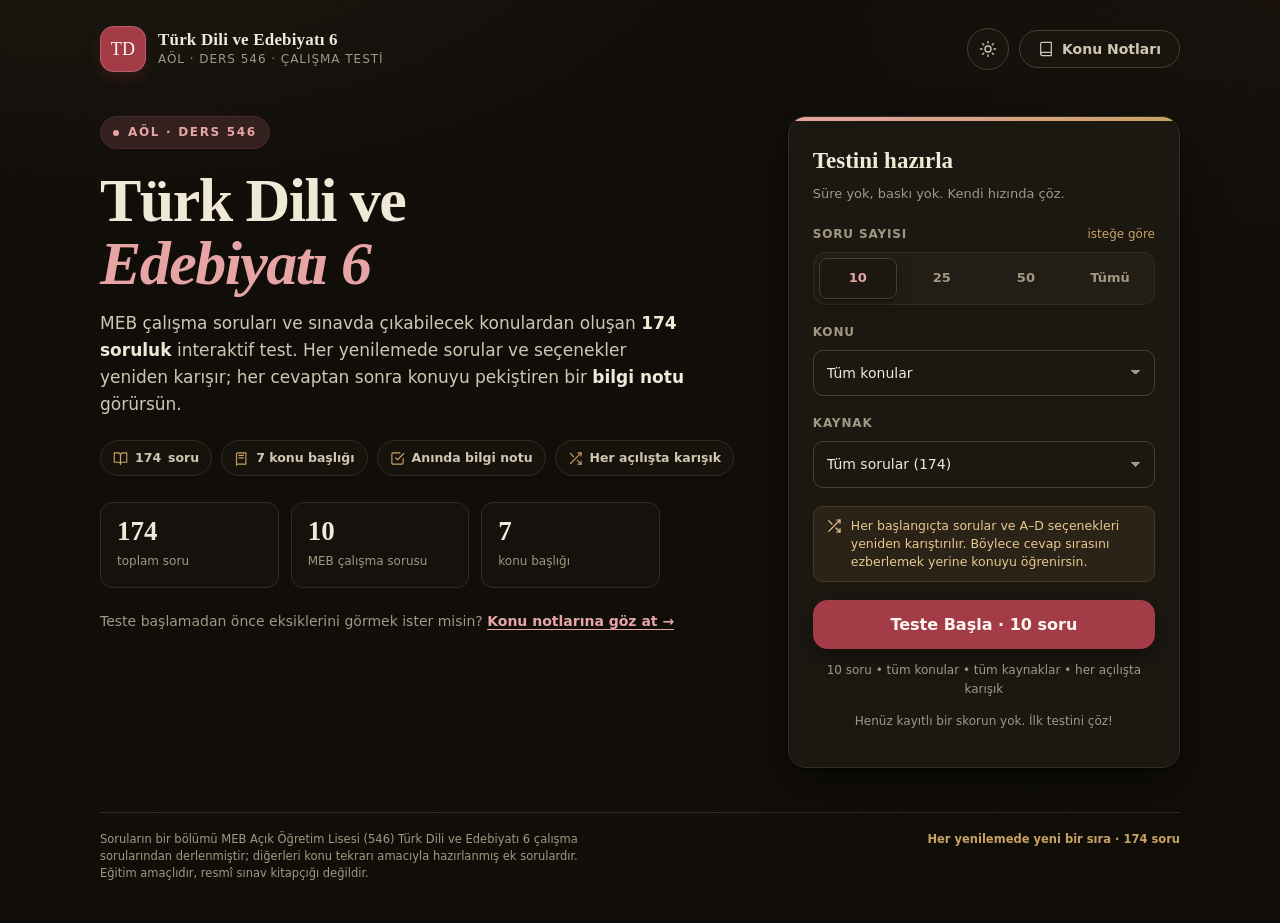
==== commit 856442a3: "Add files via upload" ====
--- a/tde/index.html
+++ b/tde/index.html
@@ -3,6 +3,18 @@
 <head>
   <meta charset="UTF-8">
   <meta name="viewport" content="width=device-width, initial-scale=1.0">
+  <meta name="theme-color" content="#110e0a">
+  <script>
+    (function () {
+      var theme = "dark";
+      try {
+        var saved = localStorage.getItem("tded6_theme_v1");
+        if (saved === "light" || saved === "dark") theme = saved;
+      } catch (err) { /* depolama kapalı olabilir */ }
+      document.documentElement.setAttribute("data-theme", theme);
+      document.documentElement.style.colorScheme = theme;
+    })();
+  </script>
   <meta name="description" content="AÖL Türk Dili ve Edebiyatı 6 için MEB çalışma soruları ve konu tekrar sorularından oluşan, her açılışta karışan interaktif test.">
   <title>AÖL Türk Dili ve Edebiyatı 6 — Çalışma Testi</title>
   <link rel="icon" href="data:image/svg+xml,%3Csvg xmlns='http://www.w3.org/2000/svg' viewBox='0 0 64 64'%3E%3Crect width='64' height='64' rx='16' fill='%238c2f39'/%3E%3Ctext x='32' y='42' font-family='Georgia,serif' font-size='26' fill='%23fff8ef' text-anchor='middle'%3ETD%3C/text%3E%3C/svg%3E">
@@ -19,6 +31,10 @@
         </div>
       </div>
       <div class="header-actions">
+        <button class="btn btn-ghost icon-btn" id="themeBtn" type="button" aria-label="Aydınlık moda geç" title="Aydınlık moda geç" aria-pressed="true">
+          <svg class="icon-moon" width="18" height="18" viewBox="0 0 24 24" fill="none" stroke="currentColor" stroke-width="1.8" stroke-linecap="round" stroke-linejoin="round" aria-hidden="true"><path d="M21 12.8A9 9 0 1 1 11.2 3a7 7 0 0 0 9.8 9.8z"/></svg>
+          <svg class="icon-sun" width="18" height="18" viewBox="0 0 24 24" fill="none" stroke="currentColor" stroke-width="1.8" stroke-linecap="round" stroke-linejoin="round" aria-hidden="true"><circle cx="12" cy="12" r="4"/><path d="M12 2v2"/><path d="M12 20v2"/><path d="m4.93 4.93 1.41 1.41"/><path d="m17.66 17.66 1.41 1.41"/><path d="M2 12h2"/><path d="M20 12h2"/><path d="m6.34 17.66-1.41 1.41"/><path d="m19.07 4.93-1.41 1.41"/></svg>
+        </button>
         <button class="btn btn-ghost" id="notesBtn" type="button" aria-label="Konu Notları" title="Konu Notları">
           <svg width="16" height="16" viewBox="0 0 24 24" fill="none" stroke="currentColor" stroke-width="1.8" stroke-linecap="round" stroke-linejoin="round" aria-hidden="true"><path d="M4 19.5A2.5 2.5 0 0 1 6.5 17H20"/><path d="M6.5 2H20v20H6.5A2.5 2.5 0 0 1 4 19.5v-15A2.5 2.5 0 0 1 6.5 2z"/></svg>
           <span class="btn-label">Konu Notları</span>
@@ -36,14 +52,14 @@
             <h1 class="display">Türk Dili ve<br><em>Edebiyatı 6</em></h1>
             <p class="lead">
               MEB çalışma soruları ve sınavda çıkabilecek konulardan oluşan
-              <strong>54 soruluk</strong> interaktif test. Her yenilemede sorular ve seçenekler
+              <strong><span data-count-total>174</span> soruluk</strong> interaktif test. Her yenilemede sorular ve seçenekler
               yeniden karışır; her cevaptan sonra konuyu pekiştiren bir <strong>bilgi notu</strong> görürsün.
             </p>
 
             <div class="feature-row">
               <span class="chip">
                 <svg viewBox="0 0 24 24" fill="none" stroke="currentColor" stroke-width="1.8" stroke-linecap="round" stroke-linejoin="round" aria-hidden="true"><path d="M2 3h6a4 4 0 0 1 4 4v14a3 3 0 0 0-3-3H2z"/><path d="M22 3h-6a4 4 0 0 0-4 4v14a3 3 0 0 1 3-3h7z"/></svg>
-                54 soru
+                <span data-count-total>174</span> soru
               </span>
               <span class="chip">
                 <svg viewBox="0 0 24 24" fill="none" stroke="currentColor" stroke-width="1.8" stroke-linecap="round" stroke-linejoin="round" aria-hidden="true"><path d="M4 19.5V5a2 2 0 0 1 2-2h13v18H6a2 2 0 0 0-2 2z"/><path d="M8 7h7"/><path d="M8 11h7"/></svg>
@@ -60,8 +76,8 @@
             </div>
 
             <div class="hero-stats">
-              <div class="stat"><b>54</b><span>toplam soru</span></div>
-              <div class="stat"><b>10</b><span>MEB çalışma sorusu</span></div>
+              <div class="stat"><b data-count-total>174</b><span>toplam soru</span></div>
+              <div class="stat"><b data-count-official>10</b><span>MEB çalışma sorusu</span></div>
               <div class="stat"><b>7</b><span>konu başlığı</span></div>
             </div>
 
@@ -80,6 +96,7 @@
               <div class="seg" role="group" aria-label="Soru sayısı">
                 <button type="button" class="seg-btn active" data-mode="10">10</button>
                 <button type="button" class="seg-btn" data-mode="25">25</button>
+                <button type="button" class="seg-btn" data-mode="50">50</button>
                 <button type="button" class="seg-btn" data-mode="all">Tümü</button>
               </div>
             </div>
@@ -94,9 +111,9 @@
             <div class="field">
               <label class="field-label" for="sourceSelect"><span>Kaynak</span></label>
               <select id="sourceSelect">
-                <option value="all">Tüm sorular (54)</option>
-                <option value="official">MEB çalışma soruları (10)</option>
-                <option value="extra">Ek / muhtemel sorular (44)</option>
+                <option value="all" id="sourceAllOption">Tüm sorular (174)</option>
+                <option value="official" id="sourceOfficialOption">MEB çalışma soruları (10)</option>
+                <option value="extra" id="sourceExtraOption">Ek / muhtemel sorular (164)</option>
               </select>
             </div>
 
@@ -354,13 +371,14 @@
 
     <footer class="site-footer">
       <p>Soruların bir bölümü MEB Açık Öğretim Lisesi (546) Türk Dili ve Edebiyatı 6 çalışma sorularından derlenmiştir; diğerleri konu tekrarı amacıyla hazırlanmış ek sorulardır. Eğitim amaçlıdır, resmî sınav kitapçığı değildir.</p>
-      <p class="credit">Her yenilemede yeni bir sıra · 54 soru</p>
+      <p class="credit">Her yenilemede yeni bir sıra · <span data-count-total>174</span> soru</p>
     </footer>
   </div>
 
   <div class="toast" id="toast" role="status" aria-live="polite"></div>
 
   <script src="questions.js"></script>
+  <script src="questions-more.js"></script>
   <script src="app.js"></script>
 </body>
 </html>
--- a/tde/styles.css
+++ b/tde/styles.css
@@ -1,5 +1,6 @@
 /* AÖL Türk Dili ve Edebiyatı 6 — Çalışma Testi */
 :root {
+  color-scheme: light;
   --bg: #f3eee3;
   --paper: #fffdf7;
   --paper-2: #faf6ec;
@@ -11,13 +12,45 @@
   --accent: #8c2f39;
   --accent-dark: #6d2029;
   --accent-soft: #f6e7e6;
+  --accent-line: #ecd2cf;
+  --accent-solid: #8c2f39;
+  --accent-solid-hover: #6d2029;
+  --on-accent: #fff9f1;
   --gold: #a98145;
   --gold-soft: #f4ead8;
+  --gold-line: #ead9ba;
+  --gold-ink: #6b532d;
+  --gold-solid: #856029;
+  --gold-solid-hover: #6f4f21;
+  --on-gold: #fffaf0;
   --green: #2e6a53;
   --green-bg: #e9f3ed;
+  --green-line: #cfe5d8;
+  --green-line-2: #c4dfd1;
+  --green-border: #8cbfa5;
+  --on-green: #ffffff;
   --red: #a33a32;
   --red-bg: #f9e9e6;
+  --red-line: #d9a19b;
+  --red-line-2: #ebc6c1;
+  --on-red: #ffffff;
   --blue: #3c5a78;
+  --extra-bg: #eef1f4;
+  --extra-line: #dde4ea;
+  --track: #e7ddcc;
+  --ring-track: #ece2d1;
+  --hover-surface: #fffcf4;
+  --selected-surface: #fffaf0;
+  --ghost-bg: rgba(255, 253, 247, .55);
+  --chip-bg: rgba(255, 253, 247, .72);
+  --stat-bg: rgba(255, 253, 247, .62);
+  --tip-bg: rgba(255, 253, 247, .66);
+  --toast-bg: var(--ink);
+  --toast-ink: #fff9ef;
+  --focus-ring: rgba(169, 129, 69, .45);
+  --body-glow-1: #fbf7ee;
+  --body-glow-2: #f0e6d5;
+  --primary-shadow: 0 8px 20px rgba(140, 47, 57, .20);
   --shadow-sm: 0 1px 2px rgba(60, 45, 20, .06), 0 4px 14px rgba(60, 45, 20, .05);
   --shadow-md: 0 2px 4px rgba(60, 45, 20, .05), 0 18px 44px rgba(60, 45, 20, .09);
   --radius: 18px;
@@ -26,6 +59,62 @@
   --sans: "Segoe UI", system-ui, -apple-system, BlinkMacSystemFont, "Helvetica Neue", Arial, sans-serif;
 }
 
+:root[data-theme="dark"] {
+  color-scheme: dark;
+  --bg: #110e0a;
+  --paper: #1b1711;
+  --paper-2: #231e15;
+  --ink: #f1e9d8;
+  --ink-soft: #d1c6b2;
+  --muted: #a29782;
+  --line: #332c21;
+  --line-strong: #4a4030;
+  --accent: #e7a4a4;
+  --accent-dark: #f3bcbc;
+  --accent-soft: #33201f;
+  --accent-line: #4a2c2c;
+  --accent-solid: #a33c46;
+  --accent-solid-hover: #b84b55;
+  --on-accent: #fff8f2;
+  --gold: #c9a165;
+  --gold-soft: #2b2317;
+  --gold-line: #4b3a23;
+  --gold-ink: #e7c98f;
+  --gold-solid: #b98f4f;
+  --gold-solid-hover: #c9a165;
+  --on-gold: #1c1710;
+  --green: #7fc6a3;
+  --green-bg: #17251f;
+  --green-line: #2e4a3d;
+  --green-line-2: #2a4438;
+  --green-border: #3f6b57;
+  --on-green: #10231a;
+  --red: #e89a92;
+  --red-bg: #2b1816;
+  --red-line: #5a302b;
+  --red-line-2: #4a2a26;
+  --on-red: #2a1412;
+  --blue: #9db6d6;
+  --extra-bg: #1e252e;
+  --extra-line: #2f3b48;
+  --track: #332d22;
+  --ring-track: #332d22;
+  --hover-surface: #262117;
+  --selected-surface: #2c2518;
+  --ghost-bg: rgba(27, 23, 17, .62);
+  --chip-bg: rgba(27, 23, 17, .62);
+  --stat-bg: rgba(27, 23, 17, .55);
+  --tip-bg: rgba(27, 23, 17, .75);
+  --toast-bg: #efe6d3;
+  --toast-ink: #221d15;
+  --focus-ring: rgba(201, 161, 101, .55);
+  --body-glow-1: #1d1810;
+  --body-glow-2: #19120d;
+  --primary-shadow: 0 8px 20px rgba(0, 0, 0, .35);
+  --shadow-sm: 0 1px 2px rgba(0, 0, 0, .35), 0 4px 14px rgba(0, 0, 0, .28);
+  --shadow-md: 0 2px 4px rgba(0, 0, 0, .35), 0 18px 44px rgba(0, 0, 0, .45);
+}
+
 * { box-sizing: border-box; }
 
 html { scroll-behavior: smooth; }
@@ -33,8 +122,8 @@
 body {
   margin: 0;
   background:
-    radial-gradient(1100px 500px at 8% -10%, #fbf7ee 0%, transparent 60%),
-    radial-gradient(900px 480px at 100% 0%, #f0e6d5 0%, transparent 55%),
+    radial-gradient(1100px 500px at 8% -10%, var(--body-glow-1) 0%, transparent 60%),
+    radial-gradient(900px 480px at 100% 0%, var(--body-glow-2) 0%, transparent 55%),
     var(--bg);
   color: var(--ink);
   font-family: var(--sans);
@@ -89,8 +178,8 @@
   border-radius: 14px;
   display: grid;
   place-items: center;
-  background: var(--accent);
-  color: #fff8ef;
+  background: var(--accent-solid);
+  color: var(--on-accent);
   font-family: var(--serif);
   font-size: 18px;
   letter-spacing: .02em;
@@ -132,32 +221,44 @@
 }
 .btn:active { transform: translateY(1px); }
 .btn:focus-visible, .option:focus-visible, .seg-btn:focus-visible, .acc-head:focus-visible, select:focus-visible {
-  outline: 3px solid rgba(169, 129, 69, .45);
+  outline: 3px solid var(--focus-ring);
   outline-offset: 2px;
 }
 .btn-primary {
-  background: var(--accent);
-  color: #fff9f1;
-  border-color: var(--accent);
-  box-shadow: 0 8px 20px rgba(140, 47, 57, .20);
-}
-.btn-primary:hover { background: var(--accent-dark); border-color: var(--accent-dark); }
+  background: var(--accent-solid);
+  color: var(--on-accent);
+  border-color: var(--accent-solid);
+  box-shadow: var(--primary-shadow);
+}
+.btn-primary:hover { background: var(--accent-solid-hover); border-color: var(--accent-solid-hover); }
 .btn-ghost {
-  background: rgba(255, 253, 247, .55);
+  background: var(--ghost-bg);
   border-color: var(--line-strong);
   color: var(--ink-soft);
 }
 .btn-ghost:hover { background: var(--paper); border-color: var(--gold); }
 .btn-gold {
-  background: #856029;
-  border-color: #856029;
-  color: #fffaf0;
-}
-.btn-gold:hover { filter: brightness(.94); }
+  background: var(--gold-solid);
+  border-color: var(--gold-solid);
+  color: var(--on-gold);
+}
+.btn-gold:hover { background: var(--gold-solid-hover); border-color: var(--gold-solid-hover); filter: none; }
 .btn-lg { padding: 14px 24px; font-size: 16px; border-radius: 14px; }
 .btn-block { width: 100%; }
 .btn-label-short { display: none; }
 .btn[disabled] { opacity: .45; cursor: not-allowed; transform: none; }
+
+.icon-btn {
+  width: 42px;
+  height: 42px;
+  padding: 0;
+  border-radius: 50%;
+  flex: 0 0 auto;
+}
+.icon-btn svg { width: 18px; height: 18px; }
+.icon-btn .icon-sun { display: none; }
+:root[data-theme="dark"] .icon-btn .icon-moon { display: none; }
+:root[data-theme="dark"] .icon-btn .icon-sun { display: block; }
 
 /* ---------- Screens ---------- */
 .screen { display: none; animation: fadeUp .35s ease both; }
@@ -186,7 +287,7 @@
   text-transform: uppercase;
   color: var(--accent);
   background: var(--accent-soft);
-  border: 1px solid #ecd2cf;
+  border: 1px solid var(--accent-line);
   border-radius: 999px;
   padding: 6px 12px;
 }
@@ -226,7 +327,7 @@
   display: inline-flex;
   align-items: center;
   gap: 7px;
-  background: rgba(255, 253, 247, .72);
+  background: var(--chip-bg);
   border: 1px solid var(--line);
   color: var(--ink-soft);
   border-radius: 999px;
@@ -243,7 +344,7 @@
   max-width: 560px;
 }
 .stat {
-  background: rgba(255, 253, 247, .62);
+  background: var(--stat-bg);
   border: 1px solid var(--line);
   border-radius: var(--radius-sm);
   padding: 14px 16px;
@@ -299,7 +400,7 @@
 
 .seg {
   display: grid;
-  grid-template-columns: repeat(3, 1fr);
+  grid-template-columns: repeat(4, 1fr);
   gap: 6px;
   background: var(--paper-2);
   border: 1px solid var(--line);
@@ -347,11 +448,11 @@
   gap: 9px;
   align-items: flex-start;
   background: var(--gold-soft);
-  border: 1px solid #ead9ba;
+  border: 1px solid var(--gold-line);
   border-radius: 10px;
   padding: 10px 12px;
   font-size: 12.5px;
-  color: #6b532d;
+  color: var(--gold-ink);
   line-height: 1.45;
   margin: 4px 0 18px;
 }
@@ -386,7 +487,7 @@
 .progress-track {
   flex: 1;
   height: 8px;
-  background: #e7ddcc;
+  background: var(--track);
   border-radius: 99px;
   overflow: hidden;
 }
@@ -405,7 +506,7 @@
   font-weight: 700;
   color: var(--green);
   background: var(--green-bg);
-  border: 1px solid #cfe5d8;
+  border: 1px solid var(--green-line);
   padding: 5px 10px;
   border-radius: 999px;
   white-space: nowrap;
@@ -438,9 +539,9 @@
   border-radius: 999px;
   border: 1px solid transparent;
 }
-.badge-topic { background: var(--accent-soft); color: var(--accent-dark); border-color: #ecd2cf; }
-.badge-official { background: var(--gold-soft); color: #77572a; border-color: #e8d7b8; }
-.badge-extra { background: #eef1f4; color: var(--blue); border-color: #dde4ea; }
+.badge-topic { background: var(--accent-soft); color: var(--accent-dark); border-color: var(--accent-line); }
+.badge-official { background: var(--gold-soft); color: var(--gold-ink); border-color: var(--gold-line); }
+.badge-extra { background: var(--extra-bg); color: var(--blue); border-color: var(--extra-line); }
 
 .question-text {
   font-family: var(--serif);
@@ -482,7 +583,7 @@
   line-height: 1.5;
   transition: border-color .15s ease, background .15s ease, transform .15s ease;
 }
-.option:hover:not(.disabled) { border-color: var(--gold); background: #fffcf4; transform: translateX(2px); }
+.option:hover:not(.disabled) { border-color: var(--gold); background: var(--hover-surface); transform: translateX(2px); }
 .option-letter {
   flex: 0 0 auto;
   width: 28px;
@@ -499,17 +600,17 @@
   transition: .15s ease;
 }
 .option-text { flex: 1; }
-.option.selected { border-color: var(--gold); background: #fffaf0; }
+.option.selected { border-color: var(--gold); background: var(--selected-surface); }
 .option.correct {
-  border-color: #8cbfa5;
+  border-color: var(--green-border);
   background: var(--green-bg);
 }
-.option.correct .option-letter { background: var(--green); border-color: var(--green); color: #fff; }
+.option.correct .option-letter { background: var(--green); border-color: var(--green); color: var(--on-green); }
 .option.wrong {
-  border-color: #d9a19b;
+  border-color: var(--red-line);
   background: var(--red-bg);
 }
-.option.wrong .option-letter { background: var(--red); border-color: var(--red); color: #fff; }
+.option.wrong .option-letter { background: var(--red); border-color: var(--red); color: var(--on-red); }
 .option.disabled { cursor: default; }
 .option.dim { opacity: .62; }
 
@@ -531,8 +632,8 @@
   padding: 18px;
   animation: fadeUp .25s ease both;
 }
-.feedback.correct-box { background: var(--green-bg); border-color: #c4dfd1; }
-.feedback.wrong-box { background: var(--red-bg); border-color: #ebc6c1; }
+.feedback.correct-box { background: var(--green-bg); border-color: var(--green-line-2); }
+.feedback.wrong-box { background: var(--red-bg); border-color: var(--red-line-2); }
 .feedback-head {
   display: flex;
   align-items: center;
@@ -548,7 +649,7 @@
 .feedback .answer-line { font-weight: 700; color: var(--ink); }
 .tip-box {
   margin-top: 12px;
-  background: rgba(255, 253, 247, .66);
+  background: var(--tip-bg);
   border: 1px dashed var(--line-strong);
   border-radius: 10px;
   padding: 11px 13px;
@@ -618,7 +719,7 @@
   width: 168px;
   height: 168px;
   border-radius: 50%;
-  background: conic-gradient(var(--ring-color) calc(var(--pct) * 1%), #ece2d1 0);
+  background: conic-gradient(var(--ring-color) calc(var(--pct) * 1%), var(--ring-track) 0);
   display: grid;
   place-items: center;
   position: relative;
@@ -703,7 +804,7 @@
 .topic-row-top span { color: var(--muted); font-size: 12px; }
 .topic-bar {
   height: 8px;
-  background: #eee5d6;
+  background: var(--track);
   border-radius: 99px;
   overflow: hidden;
 }
@@ -740,7 +841,7 @@
   border-radius: 7px;
   background: var(--red-bg);
   color: var(--red);
-  border: 1px solid #ebc6c1;
+  border: 1px solid var(--red-line-2);
   display: grid;
   place-items: center;
   font-size: 11.5px;
@@ -838,13 +939,13 @@
 .acc-body ul { margin: 0 0 10px; padding-left: 19px; }
 .acc-body li { margin-bottom: 5px; }
 .acc-body .k {
-  background: #fbf1dc;
-  border: 1px solid #ead9ba;
+  background: var(--gold-soft);
+  border: 1px solid var(--gold-line);
   border-radius: 5px;
   padding: 1px 5px;
   font-size: 12.5px;
   font-weight: 600;
-  color: #6b532d;
+  color: var(--gold-ink);
   white-space: nowrap;
 }
 .acc-body .note {
@@ -880,8 +981,8 @@
   left: 50%;
   bottom: 24px;
   transform: translate(-50%, 16px);
-  background: var(--ink);
-  color: #fff9ef;
+  background: var(--toast-bg);
+  color: var(--toast-ink);
   font-size: 13px;
   font-weight: 600;
   border-radius: 999px;
@@ -907,9 +1008,9 @@
   .site-header { padding-bottom: 16px; gap: 10px; }
   .brand-text strong { font-size: 15px; }
   .brand-text span { font-size: 10.5px; }
-  .header-actions .btn { width: auto; height: 42px; padding: 0 12px; border-radius: 999px; }
-  .header-actions .btn-label { display: none; }
-  .header-actions .btn-label-short { display: inline; }
+  .header-actions { gap: 8px; }
+  .header-actions .btn { width: 42px; height: 42px; padding: 0; border-radius: 50%; }
+  .header-actions .btn-label, .header-actions .btn-label-short { display: none; }
   .hero { padding-top: 8px; }
   h1.display { font-size: 40px; }
   .lead { font-size: 15.5px; }
@@ -938,3 +1039,17 @@
 @media (prefers-reduced-motion: reduce) {
   *, *::before, *::after { animation-duration: .01ms !important; transition-duration: .01ms !important; scroll-behavior: auto !important; }
 }
+
+@media (max-width: 360px) {
+  .shell { width: calc(100% - 20px); }
+  .site-header { gap: 6px; }
+  .brand { gap: 8px; }
+  .brand-mark { width: 38px; height: 38px; border-radius: 12px; font-size: 15px; }
+  .brand-text strong { font-size: 13.5px; }
+  .brand-text span { display: none; }
+  .header-actions { gap: 6px; }
+  .header-actions .btn { width: 38px; height: 38px; }
+  .seg-btn { font-size: 12px; padding: 9px 2px; }
+}
+
+:root[data-theme="dark"] body::before { opacity: .22; }
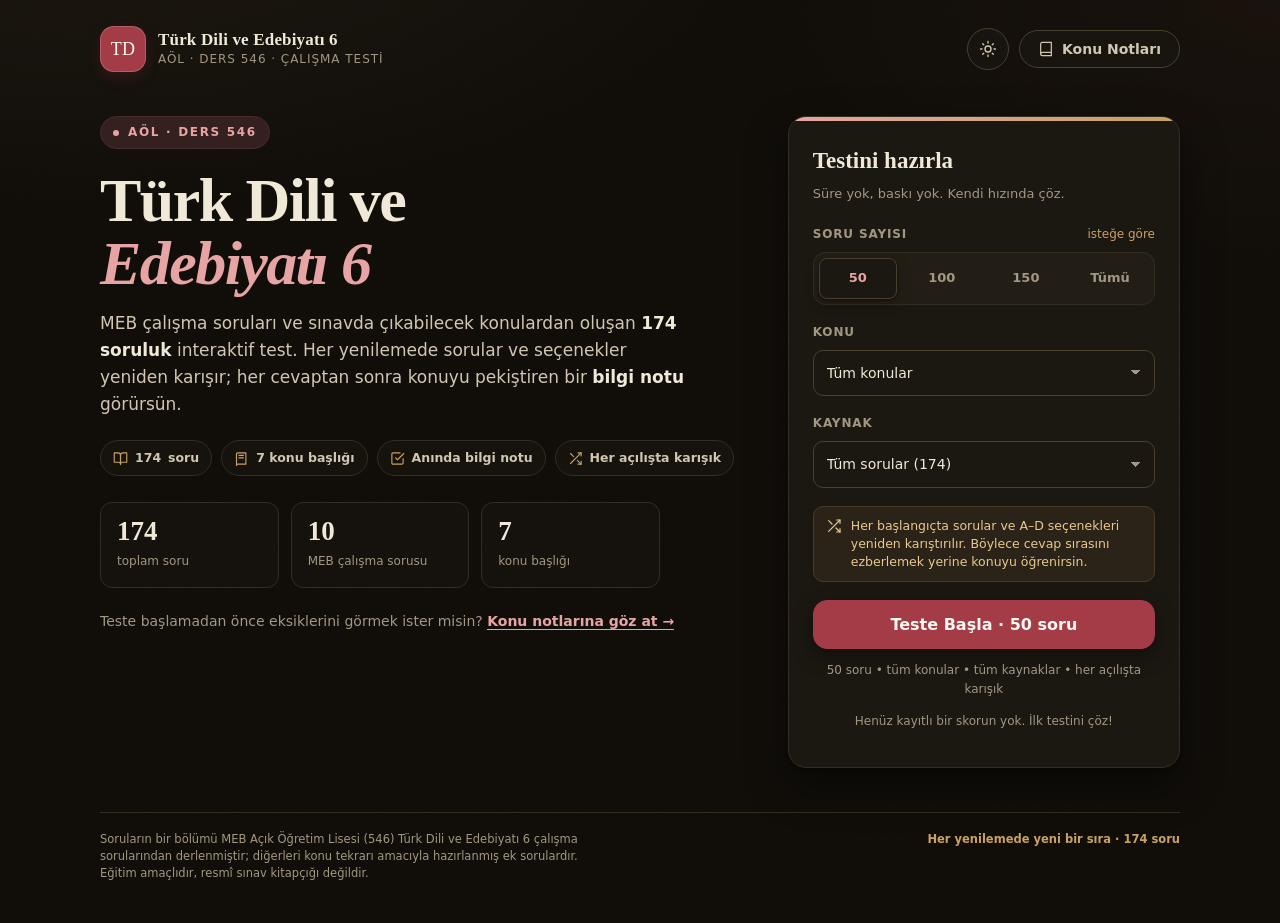
==== commit 716afcab: "Add files via upload" ====
--- a/tde/index.html
+++ b/tde/index.html
@@ -94,9 +94,9 @@
             <div class="field">
               <div class="field-label"><span>Soru sayısı</span><span class="hint">isteğe göre</span></div>
               <div class="seg" role="group" aria-label="Soru sayısı">
-                <button type="button" class="seg-btn active" data-mode="10">10</button>
-                <button type="button" class="seg-btn" data-mode="25">25</button>
-                <button type="button" class="seg-btn" data-mode="50">50</button>
+                <button type="button" class="seg-btn active" data-mode="50">50</button>
+                <button type="button" class="seg-btn" data-mode="100">100</button>
+                <button type="button" class="seg-btn" data-mode="150">150</button>
                 <button type="button" class="seg-btn" data-mode="all">Tümü</button>
               </div>
             </div>
@@ -122,8 +122,8 @@
               <span>Her başlangıçta sorular ve A–D seçenekleri yeniden karıştırılır. Böylece cevap sırasını ezberlemek yerine konuyu öğrenirsin.</span>
             </div>
 
-            <button class="btn btn-primary btn-lg btn-block" id="startBtn" type="button">Teste Başla · 10 soru</button>
-            <p class="best-score" id="startHint">10 soru • tüm konular • karışık</p>
+            <button class="btn btn-primary btn-lg btn-block" id="startBtn" type="button">Teste Başla · 50 soru</button>
+            <p class="best-score" id="startHint">50 soru • tüm konular • karışık</p>
             <p class="best-score" id="bestScore">Henüz kayıtlı bir skorun yok. İlk testini çöz!</p>
           </aside>
         </div>
